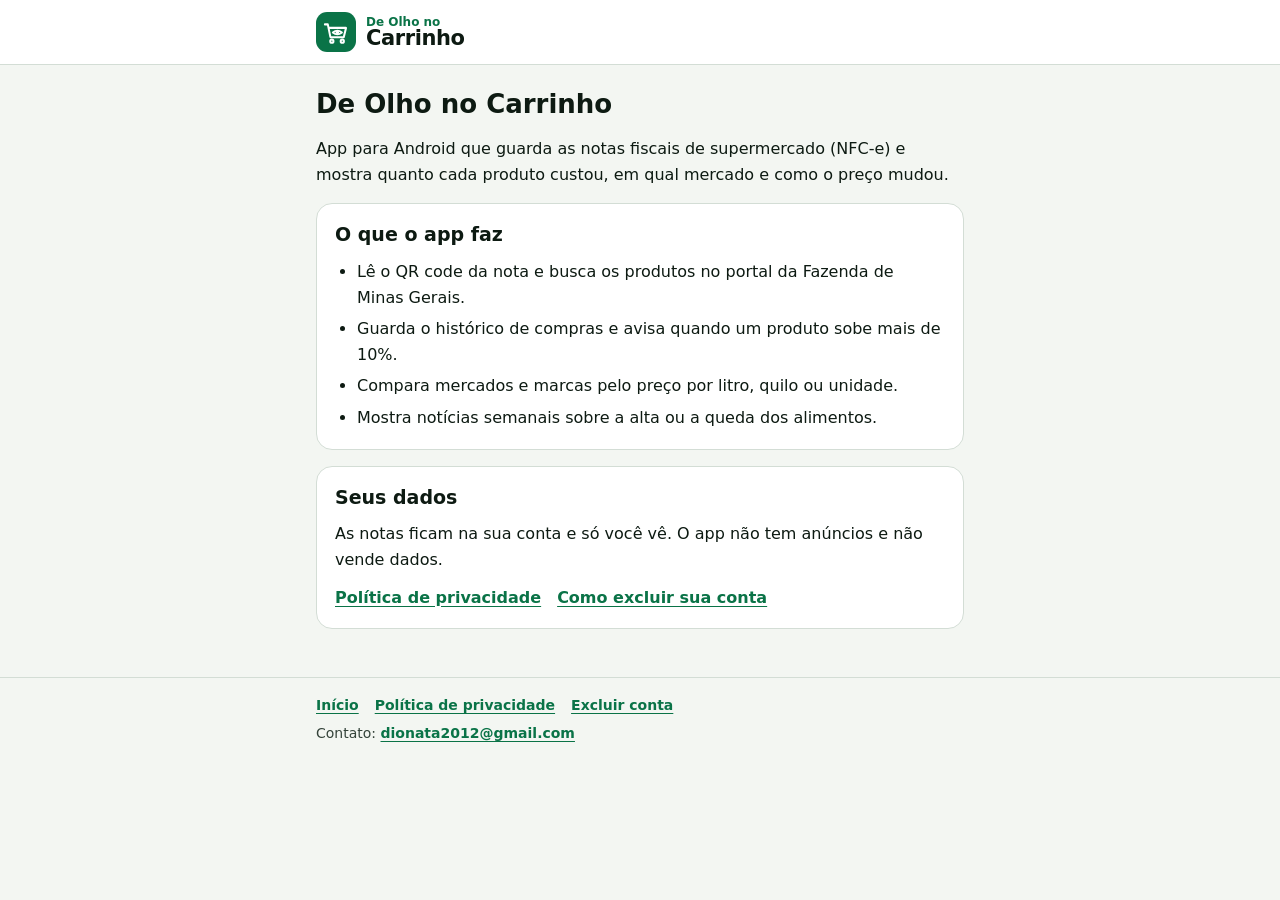
==== index.html @ 62d329eb "Páginas públicas do De Olho no Carrinho: privacidade, excluir conta, nova senha e confirmação de e-m" ====
<!doctype html>
<html lang="pt-BR">
<head>
<meta charset="utf-8">
<meta name="viewport" content="width=device-width,initial-scale=1">
<title>Início · De Olho no Carrinho</title>

<meta name="referrer" content="no-referrer">
<link rel="stylesheet" href="estilo.css">
</head>
<body>
<header><div class="in"><span class="tile"><svg viewBox="0 0 100 100" width="29" height="29" fill="none" stroke="#fff" stroke-width="7" stroke-linecap="round" stroke-linejoin="round" aria-hidden="true"><path d="M10 22H20L29 66H75L83 34H24"/><path d="M37 50Q53 37 69 50Q53 63 37 50Z" stroke-width="6"/><circle cx="53" cy="50" r="6" fill="#fff" stroke="none"/><circle cx="34" cy="80" r="5.5"/><circle cx="70" cy="80" r="5.5"/></svg></span><a class="marca" href="./"><small>De Olho no</small><span>Carrinho</span></a></div></header>
<main class="in">
<h1>De Olho no Carrinho</h1>
<p>App para Android que guarda as notas fiscais de supermercado (NFC-e) e mostra quanto cada produto custou, em qual mercado e como o preço mudou.</p>
<div class="card">
<h2 style="margin:0">O que o app faz</h2>
<ul>
<li>Lê o QR code da nota e busca os produtos no portal da Fazenda de Minas Gerais.</li>
<li>Guarda o histórico de compras e avisa quando um produto sobe mais de 10%.</li>
<li>Compara mercados e marcas pelo preço por litro, quilo ou unidade.</li>
<li>Mostra notícias semanais sobre a alta ou a queda dos alimentos.</li>
</ul>
</div>
<div class="card">
<h2 style="margin:0">Seus dados</h2>
<p>As notas ficam na sua conta e só você vê. O app não tem anúncios e não vende dados.</p>
<div class="links"><a href="privacidade.html">Política de privacidade</a><a href="excluir-conta.html">Como excluir sua conta</a></div>
</div>
</main>
<footer><div class="in"><div class="links"><a href="./">Início</a><a href="privacidade.html">Política de privacidade</a><a href="excluir-conta.html">Excluir conta</a></div><p>Contato: <a href="mailto:dionata2012@gmail.com">dionata2012@gmail.com</a></p></div></footer>

</body>
</html>
---- estilo.css ----
:root{--bg:#f3f6f2;--card:#fff;--ink:#0d1a12;--soft:#34433a;--line:#d3ddd5;--acc:#0a7347;--acc-soft:#dff2e7;--warn:#a8420a;--warn-soft:#fde8d8;--info:#1d4ed8;--info-soft:#e3ebff;color-scheme:light}
*{box-sizing:border-box}
html{background:var(--bg)}
body{margin:0;background:var(--bg);color:var(--ink);font:16px/1.6 system-ui,-apple-system,"Segoe UI",Roboto,sans-serif;-webkit-font-smoothing:antialiased}
header{background:var(--card);border-bottom:1px solid var(--line)}
.in{max-width:680px;margin:0 auto;padding:0 16px}
header .in{display:flex;align-items:center;gap:10px;padding-block:12px}
.tile{width:40px;height:40px;border-radius:11px;background:var(--acc);display:flex;align-items:center;justify-content:center;flex:none}
.marca{display:flex;flex-direction:column;line-height:1;font-weight:800;text-decoration:none;color:var(--ink)}
.marca small{font-size:12px;color:var(--acc)}
.marca span{font-size:21px;letter-spacing:-.4px}
main.in{padding-block:24px 48px;display:flex;flex-direction:column;gap:16px}
h1{font-size:26px;line-height:1.2;margin:0;text-wrap:balance}
h2{font-size:19px;line-height:1.3;margin:12px 0 0}
p,ul,ol{margin:0}
ul,ol{padding-left:22px;display:flex;flex-direction:column;gap:6px}
.soft{color:var(--soft)}
.small{font-size:14px}
.card{background:var(--card);border:1px solid var(--line);border-radius:16px;padding:18px;display:flex;flex-direction:column;gap:12px}
a{color:var(--acc);font-weight:600;text-underline-offset:3px}
label{display:flex;flex-direction:column;gap:4px;font-size:14px;font-weight:600;color:var(--soft)}
input{width:100%;padding:12px 14px;border:1.5px solid var(--line);border-radius:12px;background:var(--card);color:var(--ink);font:500 16px inherit;font-family:inherit}
input:focus{border-color:var(--acc);outline:none}
button{display:flex;align-items:center;justify-content:center;border:0;border-radius:14px;background:var(--acc);color:#fff;padding:14px 16px;font:700 16px inherit;font-family:inherit;cursor:pointer;width:100%;min-height:50px}
button[disabled]{opacity:.55;cursor:default}
button:focus-visible,input:focus-visible,a:focus-visible{outline:3px solid var(--info);outline-offset:2px}
.status{border-radius:12px;padding:12px 14px;font-weight:600;background:var(--info-soft);color:var(--info)}
.status.ok{background:var(--acc-soft);color:var(--acc)}
.status.warn{background:var(--warn-soft);color:var(--warn)}
.links{display:flex;flex-wrap:wrap;gap:8px 16px}
footer{border-top:1px solid var(--line)}
footer .in{padding-block:16px 32px;font-size:14px;color:var(--soft);display:flex;flex-direction:column;gap:6px}
table{width:100%;border-collapse:collapse;font-size:15px}
th,td{text-align:left;vertical-align:top;padding:10px 6px;border-top:1px solid var(--line)}
th{font-size:13.5px;color:var(--soft);border-top:0}
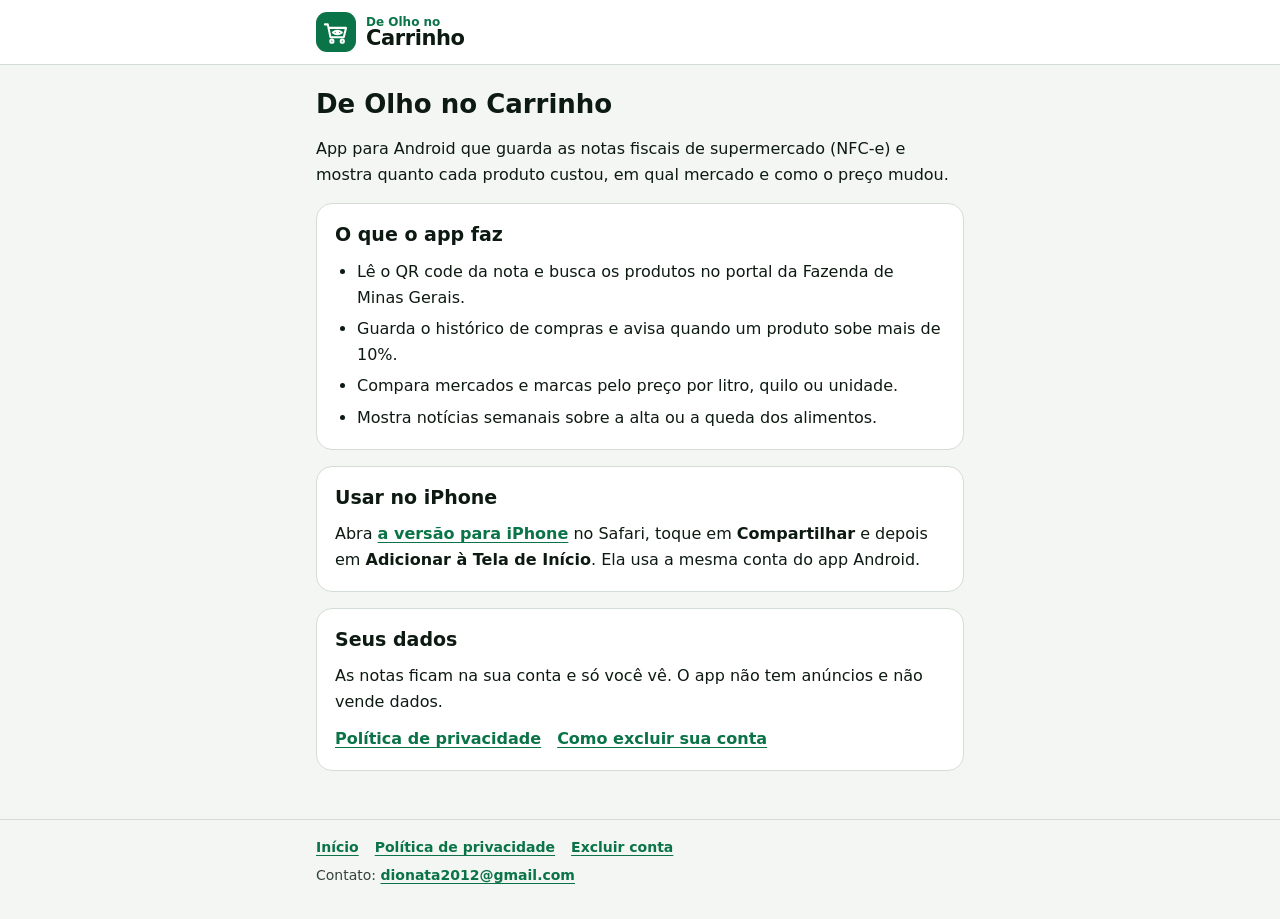
==== commit c8b9716c: "Versão para iPhone (site instalável) em /app e aviso na página inicial Co-Authored-By: Claude Opus 5" ====
--- a/index.html
+++ b/index.html
@@ -23,6 +23,10 @@
 </ul>
 </div>
 <div class="card">
+<h2 style="margin:0">Usar no iPhone</h2>
+<p>Abra <a href="app/">a versão para iPhone</a> no Safari, toque em <b>Compartilhar</b> e depois em <b>Adicionar à Tela de Início</b>. Ela usa a mesma conta do app Android.</p>
+</div>
+<div class="card">
 <h2 style="margin:0">Seus dados</h2>
 <p>As notas ficam na sua conta e só você vê. O app não tem anúncios e não vende dados.</p>
 <div class="links"><a href="privacidade.html">Política de privacidade</a><a href="excluir-conta.html">Como excluir sua conta</a></div>
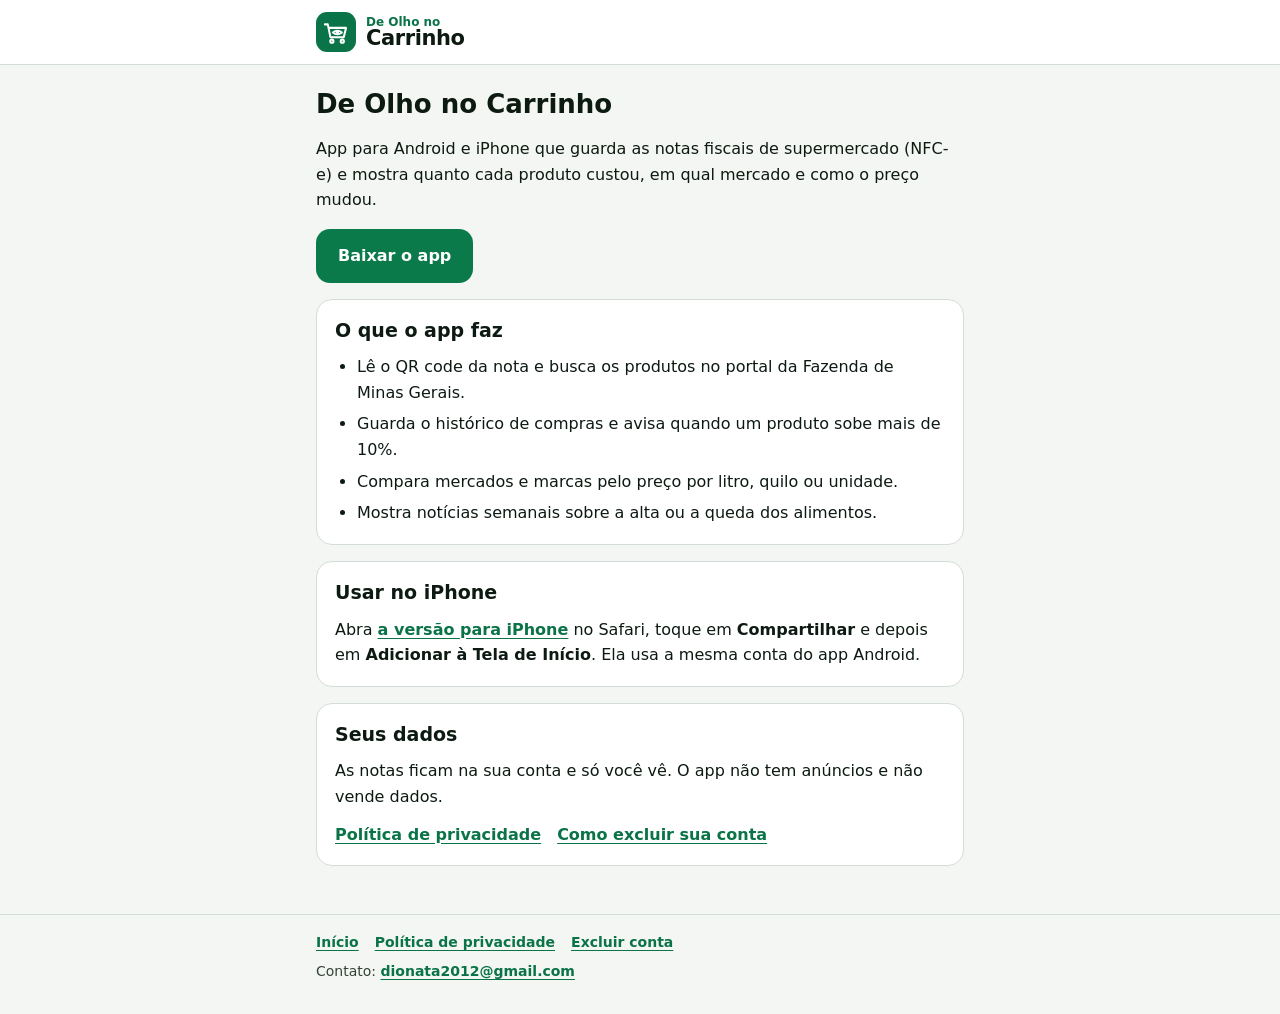
==== commit f5cd0484: "Página Baixar: APK 1.0.23 para Android e instruções do iPhone Co-Authored-By: Claude Fable 5.2 <nore" ====
--- a/index.html
+++ b/index.html
@@ -12,7 +12,8 @@
 <header><div class="in"><span class="tile"><svg viewBox="0 0 100 100" width="29" height="29" fill="none" stroke="#fff" stroke-width="7" stroke-linecap="round" stroke-linejoin="round" aria-hidden="true"><path d="M10 22H20L29 66H75L83 34H24"/><path d="M37 50Q53 37 69 50Q53 63 37 50Z" stroke-width="6"/><circle cx="53" cy="50" r="6" fill="#fff" stroke="none"/><circle cx="34" cy="80" r="5.5"/><circle cx="70" cy="80" r="5.5"/></svg></span><a class="marca" href="./"><small>De Olho no</small><span>Carrinho</span></a></div></header>
 <main class="in">
 <h1>De Olho no Carrinho</h1>
-<p>App para Android que guarda as notas fiscais de supermercado (NFC-e) e mostra quanto cada produto custou, em qual mercado e como o preço mudou.</p>
+<p>App para Android e iPhone que guarda as notas fiscais de supermercado (NFC-e) e mostra quanto cada produto custou, em qual mercado e como o preço mudou.</p>
+<p><a href="baixar/" style="display:inline-block;background:#0b7a4b;color:#fff;font-weight:700;text-decoration:none;border-radius:14px;padding:14px 22px">Baixar o app</a></p>
 <div class="card">
 <h2 style="margin:0">O que o app faz</h2>
 <ul>
